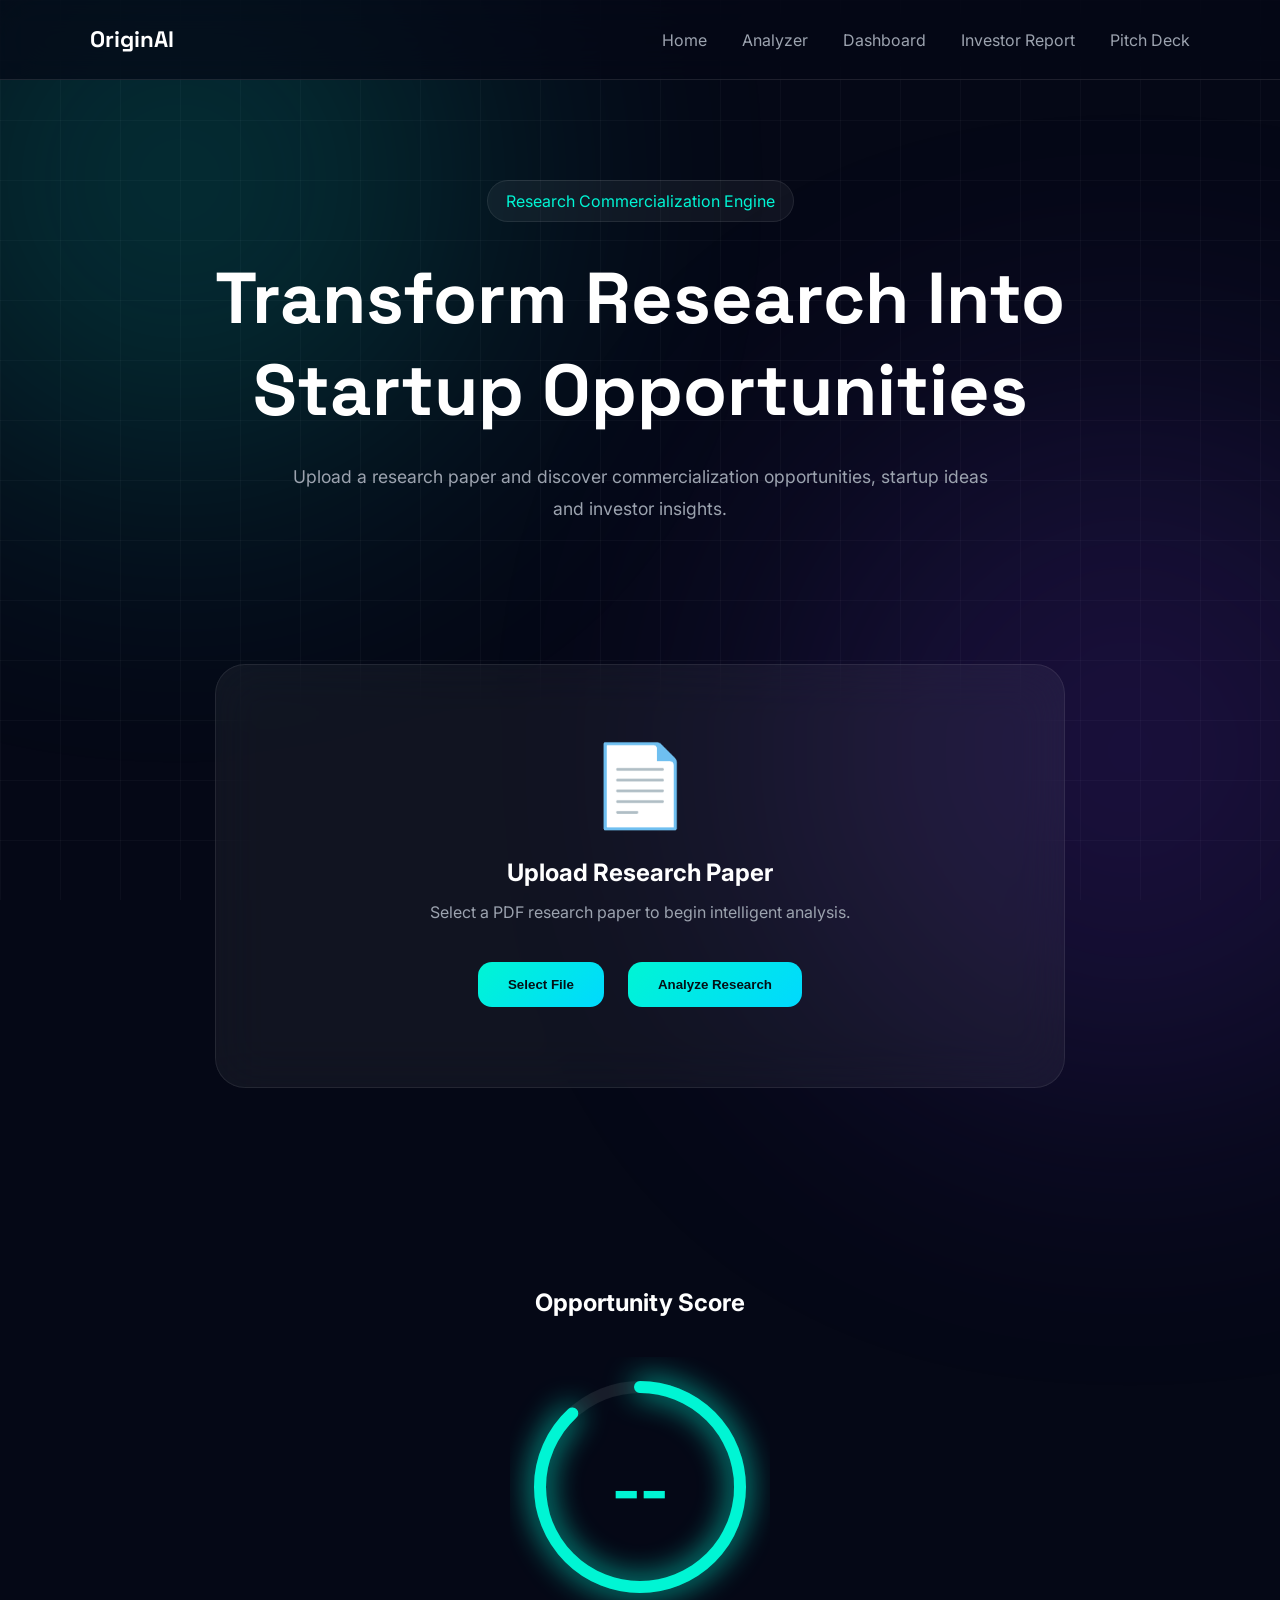
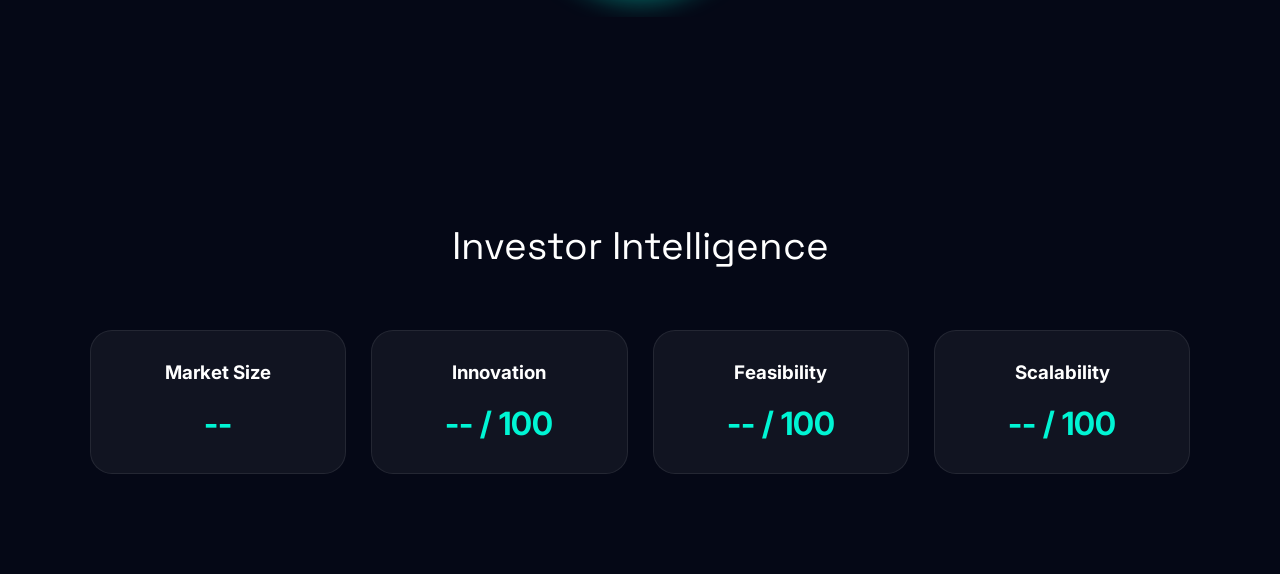
==== templates/analyzer.html @ b728fcf0 "Add OriginAI application source code" ====
<!DOCTYPE html>
<html lang="en">

<head>
    <meta charset="UTF-8">
    <meta name="viewport" content="width=device-width, initial-scale=1.0">
    <title>OriginAI | Research Analyzer</title>

    <link href="https://fonts.googleapis.com/css2?family=Space+Grotesk:wght@300;400;500;600;700&family=Inter:wght@300;400;500;600&display=swap" rel="stylesheet">

    <link rel="stylesheet"
      href="/static/css/analyzer.css">
</head>

<body>

    <!-- Background Effects -->
    <div class="bg-grid"></div>
    <div class="aurora aurora-1"></div>
    <div class="aurora aurora-2"></div>

    <!-- NAVBAR -->

    <nav class="navbar">

        <div class="logo">
            OriginAI
        </div>

        <div class="nav-links">
            <a href="/">Home</a>
            <a href="/analyzer">Analyzer</a>
            <a href="/dashboard">Dashboard</a>
            <a href="/investor-report">Investor Report</a>
            <a href="/pitchdeck">Pitch Deck</a>
        </div>

    </nav>

    <!-- HERO -->

    <section class="hero">

        <div class="hero-badge">
            Research Commercialization Engine
        </div>

        <h1>
            Transform Research Into
            Startup Opportunities
        </h1>

        <p>
            Upload a research paper and discover
            commercialization opportunities,
            startup ideas and investor insights.
        </p>

    </section>

    <!-- UPLOAD -->

    <section class="upload-section">

        <div class="upload-card">

            <div class="upload-icon">
                📄
            </div>

            <h2>Upload Research Paper</h2>

            <p id="uploadMessage">
                Select a PDF research paper to begin intelligent analysis.
            </p>

            <input
                type="file"
                id="pdfUpload"
                accept="application/pdf"
                hidden>

            <button
                class="btn-primary"
                onclick="document.getElementById('pdfUpload').click()">

                Select File

            </button>

            <button
                class="btn-primary"
                id="analyzeBtn">

                Analyze Research

            </button>

        </div>

    </section>

    <!-- PROCESSING -->

    <section
        class="processing-section"
        id="processingSection">

        <h2>
            AI Analysis Pipeline
        </h2>

        <div class="process-container">

            <div class="process-step">
                Reading Research Paper...
            </div>

            <div class="process-step">
                Extracting Discoveries...
            </div>

            <div class="process-step">
                Mapping Industries...
            </div>

            <div class="process-step">
                Generating Startup...
            </div>

            <div class="process-step">
                Market Analysis...
            </div>

            <div class="process-step">
                Building Investor Report...
            </div>

        </div>

    </section>

    <!-- RESULTS -->

    <section
        class="results-section"
        id="resultsSection">

        <div class="section-title">

            Analysis Results

        </div>

        <div class="results-grid">

            <div class="result-card">
                <h3>Research Summary</h3>
                <p id="summary-text">Upload a PDF to view the summed research overview.</p>
            </div>

            <div class="result-card">
                <h3>Key Discovery</h3>
                <p id="discovery-text">The main innovation will appear here after analysis.</p>
            </div>

            <div class="result-card">
                <h3>Industry Match</h3>
                <p id="industry">Industry alignment will appear here.</p>
            </div>

            <div class="result-card">
                <h3>Startup Opportunity</h3>
                <p id="startup-name">A research-driven startup concept will appear here.</p>
            </div>

            <div class="result-card">
                <h3>Market Size</h3>
                <p id="market-size">--</p>
            </div>

            <div class="result-card">
                <h3>TAM / SAM / SOM</h3>
                <p id="market-tam">--</p>
                <p id="market-sam">--</p>
                <p id="market-som">--</p>
            </div>

            <div class="result-card">
                <h3>Revenue Model</h3>
                <p id="revenue-model">--</p>
            </div>

            <div class="result-card">
                <h3>Risk Assessment</h3>
                <p id="risk-score">--</p>
            </div>

            <div class="result-card">
                <h3>Investor Interest</h3>
                <p id="investor-interest">--</p>
            </div>

            <div class="result-card">
                <h3>Funding Readiness</h3>
                <p id="funding-readiness">--</p>
            </div>

        </div>

        <div class="results-actions">
            <button class="btn-secondary" onclick="window.location.href='/dashboard'">View Dashboard</button>
            <button class="btn-primary" onclick="window.location.href='/investor-report'">Open Investor Report</button>
        </div>

    </section>

    <!-- SCORE -->

    <section class="score-section">

        <div class="score-card">

            <h2>
                Opportunity Score
            </h2>

            <div class="score-ring">

                <svg width="260" height="260">

                    <circle
                        cx="130"
                        cy="130"
                        r="100"
                        class="ring-bg">
                    </circle>

                    <circle
                        cx="130"
                        cy="130"
                        r="100"
                        class="ring-progress">
                    </circle>

                </svg>

                <div class="score-value">
                    --
                </div>

            </div>

        </div>

    </section>

    <!-- INVESTOR INSIGHTS -->

    <section class="investor-section">

        <div class="section-title">

            Investor Intelligence

        </div>

        <div class="investor-grid">

            <div class="insight-card">

                <h3>Market Size</h3>

                <span>--</span>

            </div>

            <div class="insight-card">

                <h3>Innovation</h3>

                <span>-- / 100</span>

            </div>

            <div class="insight-card">

                <h3>Feasibility</h3>

                <span>-- / 100</span>

            </div>

            <div class="insight-card">

                <h3>Scalability</h3>

                <span>-- / 100</span>

            </div>

        </div>

    </section>

    <script src="/static/js/analyzer.js"></script>

</body>

</html>
---- static/css/analyzer.css ----
/* =========================
   ROOT
========================= */

:root{

    --bg:#050816;
    --surface:rgba(255,255,255,.05);
    --surface-hover:rgba(255,255,255,.08);

    --primary:#00F5D4;
    --secondary:#7C3AED;
    --accent:#00D9FF;

    --white:#ffffff;
    --muted:#9CA3AF;

    --border:rgba(255,255,255,.1);
}

/* =========================
   RESET
========================= */

*{
    margin:0;
    padding:0;
    box-sizing:border-box;
}

body{

    background:var(--bg);
    color:white;

    font-family:'Inter',sans-serif;

    overflow-x:hidden;
}

/* =========================
   BACKGROUND
========================= */

.bg-grid{

    position:fixed;
    inset:0;

    background-image:
    linear-gradient(
        rgba(255,255,255,.03) 1px,
        transparent 1px
    ),
    linear-gradient(
        90deg,
        rgba(255,255,255,.03) 1px,
        transparent 1px
    );

    background-size:60px 60px;

    z-index:-5;
}

.aurora{

    position:fixed;

    border-radius:50%;

    filter:blur(140px);

    opacity:.18;

    z-index:-4;
}

.aurora-1{

    width:600px;
    height:600px;

    background:var(--primary);

    top:-120px;
    left:-120px;
}

.aurora-2{

    width:700px;
    height:700px;

    background:var(--secondary);

    right:-200px;
    bottom:-200px;
}

/* =========================
   NAVBAR
========================= */

.navbar{

    position:fixed;

    top:0;

    width:100%;

    padding:
    25px
    7%;

    display:flex;

    justify-content:space-between;
    align-items:center;

    backdrop-filter:blur(20px);

    background:
    rgba(5,8,22,.7);

    border-bottom:
    1px solid var(--border);

    z-index:999;
}

.logo{

    font-size:1.4rem;

    font-weight:700;

    font-family:
    'Space Grotesk',
    sans-serif;
}

.nav-links{

    display:flex;
    gap:35px;
}

.nav-links a{

    text-decoration:none;

    color:var(--muted);

    transition:.3s;
}

.nav-links a:hover{

    color:white;
}

/* =========================
   HERO
========================= */

.hero{

    padding:
    180px
    7%
    100px;

    text-align:center;
}

.hero-badge{

    display:inline-block;

    padding:
    10px
    18px;

    border-radius:999px;

    background:
    rgba(255,255,255,.05);

    border:
    1px solid rgba(255,255,255,.08);

    color:var(--primary);

    margin-bottom:30px;
}

.hero h1{

    font-size:4.5rem;

    font-family:
    'Space Grotesk',
    sans-serif;

    max-width:900px;

    margin:auto;

    margin-bottom:25px;
}

.hero p{

    max-width:700px;

    margin:auto;

    color:var(--muted);

    line-height:1.8;

    font-size:1.1rem;
}

/* =========================
   UPLOAD
========================= */

.upload-section{

    padding:40px 7% 100px;
}

.upload-card{

    max-width:850px;

    margin:auto;

    text-align:center;

    padding:70px;

    border-radius:30px;

    background:
    rgba(255,255,255,.05);

    backdrop-filter:
    blur(25px);

    border:
    1px solid rgba(255,255,255,.08);
}

.upload-icon{

    font-size:5rem;

    margin-bottom:25px;
}

.upload-card h2{

    margin-bottom:15px;
}

.upload-card p{

    color:var(--muted);

    margin-bottom:30px;
}

.btn-primary{

    border:none;

    padding:
    15px
    30px;

    border-radius:14px;

    cursor:pointer;

    font-weight:700;

    margin:10px;

    background:
    linear-gradient(
        135deg,
        var(--primary),
        var(--accent)
    );

    color:#051015;
}

/* =========================
   PROCESSING
========================= */

.processing-section{

    padding:100px 7%;

    display:none;
}

.processing-section h2{

    text-align:center;

    margin-bottom:50px;
}

.process-container{

    max-width:700px;

    margin:auto;
}

.process-step{

    padding:22px;

    margin-bottom:20px;

    border-radius:18px;

    background:
    rgba(255,255,255,.05);

    border:
    1px solid rgba(255,255,255,.08);

    color:var(--muted);
}

/* =========================
   RESULTS
========================= */

.results-section{

    display:none;

    padding:100px 7%;
}

.section-title{

    text-align:center;

    font-size:2.4rem;

    margin-bottom:60px;

    font-family:
    'Space Grotesk',
    sans-serif;
}

.results-grid{

    display:grid;

    grid-template-columns:
    repeat(2,1fr);

    gap:25px;
}

.result-card{

    padding:30px;

    border-radius:22px;

    background:
    rgba(255,255,255,.05);

    border:
    1px solid rgba(255,255,255,.08);
}

.result-card h3{

    color:var(--primary);

    margin-bottom:15px;
}

.result-card p{

    color:var(--muted);

    line-height:1.8;
}

/* =========================
   SCORE
========================= */

.score-section{

    padding:100px 7%;
}

.score-card{

    max-width:600px;

    margin:auto;

    text-align:center;
}

.score-card h2{

    margin-bottom:40px;
}

.score-ring{

    position:relative;

    width:260px;

    margin:auto;
}

.ring-bg{

    fill:none;

    stroke:
    rgba(255,255,255,.08);

    stroke-width:12;
}

.ring-progress{

    fill:none;

    stroke:var(--primary);

    stroke-width:12;

    stroke-linecap:round;

    stroke-dasharray:628;

    stroke-dashoffset:75;

    transform:
    rotate(-90deg);

    transform-origin:center;

    filter:
    drop-shadow(
        0 0 15px var(--primary)
    );
}

.score-value{

    position:absolute;

    top:50%;
    left:50%;

    transform:
    translate(-50%,-50%);

    font-size:4rem;

    color:var(--primary);

    font-weight:700;
}

/* =========================
   INVESTOR
========================= */

.investor-section{

    padding:100px 7%;
}

.investor-grid{

    display:grid;

    grid-template-columns:
    repeat(4,1fr);

    gap:25px;
}

.insight-card{

    padding:30px;

    text-align:center;

    border-radius:22px;

    background:
    rgba(255,255,255,.05);

    border:
    1px solid rgba(255,255,255,.08);
}

.insight-card h3{

    margin-bottom:20px;
}

.insight-card span{

    color:var(--primary);

    font-size:2rem;

    font-weight:700;
}

/* =========================
   RESPONSIVE
========================= */

@media(max-width:992px){

    .results-grid{

        grid-template-columns:1fr;
    }

    .investor-grid{

        grid-template-columns:
        repeat(2,1fr);
    }

    .hero h1{

        font-size:3rem;
    }
}

@media(max-width:768px){

    .investor-grid{

        grid-template-columns:1fr;
    }

    .hero h1{

        font-size:2.5rem;
    }

    .upload-card{

        padding:40px;
    }
}
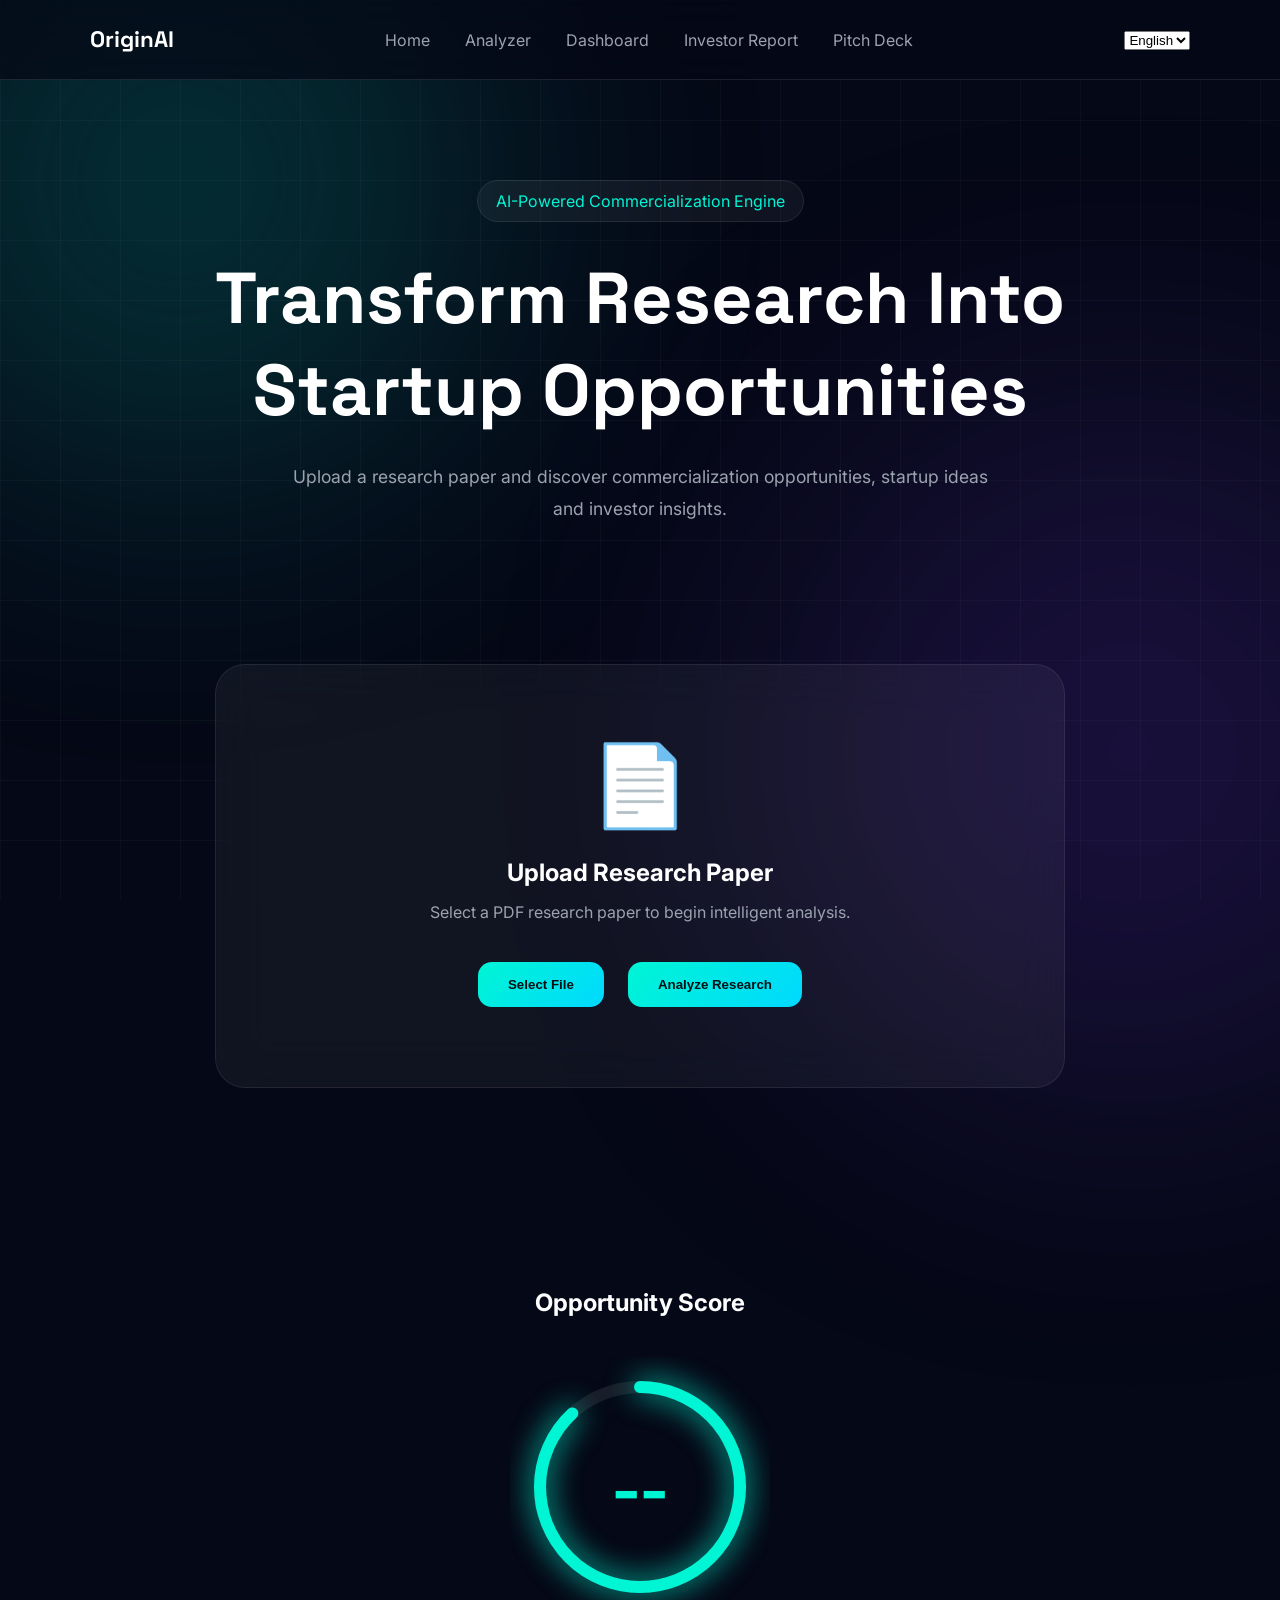
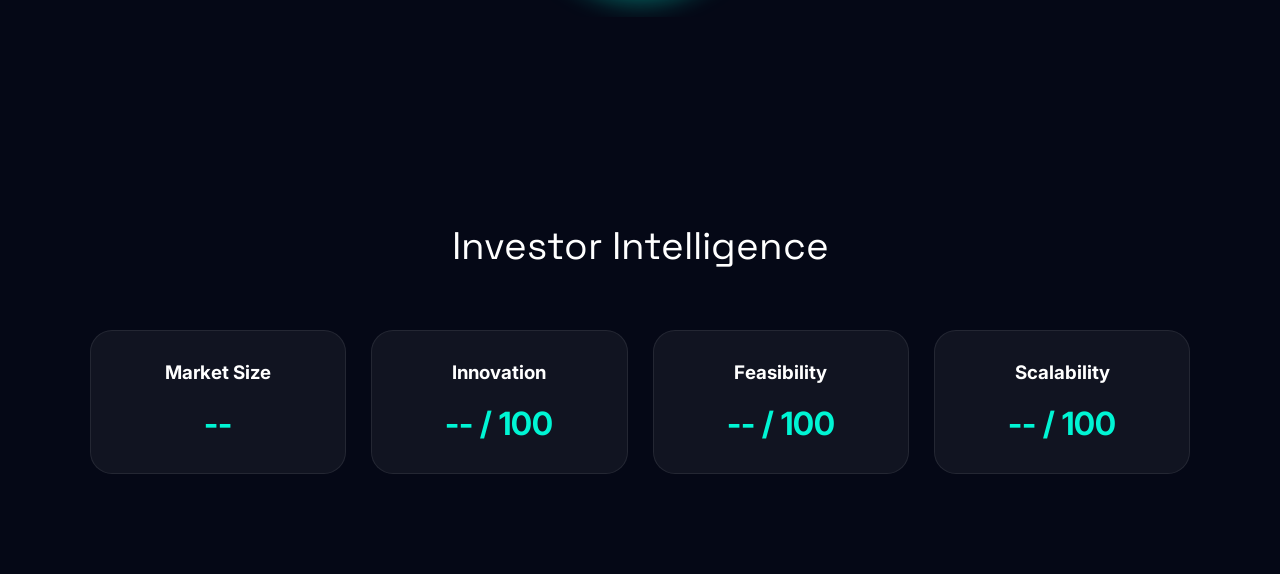
==== commit ed0c9519: "Initial commit" ====
--- a/templates/analyzer.html
+++ b/templates/analyzer.html
@@ -4,7 +4,7 @@
 <head>
     <meta charset="UTF-8">
     <meta name="viewport" content="width=device-width, initial-scale=1.0">
-    <title>OriginAI | Research Analyzer</title>
+    <title data-i18n="title.analyzer">OriginAI | Research Analyzer</title>
 
     <link href="https://fonts.googleapis.com/css2?family=Space+Grotesk:wght@300;400;500;600;700&family=Inter:wght@300;400;500;600&display=swap" rel="stylesheet">
 
@@ -28,11 +28,20 @@
         </div>
 
         <div class="nav-links">
-            <a href="/">Home</a>
-            <a href="/analyzer">Analyzer</a>
-            <a href="/dashboard">Dashboard</a>
-            <a href="/investor-report">Investor Report</a>
-            <a href="/pitchdeck">Pitch Deck</a>
+            <a href="/" data-i18n="nav.home">Home</a>
+            <a href="/analyzer" data-i18n="nav.analyzer">Analyzer</a>
+            <a href="/dashboard" data-i18n="nav.dashboard">Dashboard</a>
+            <a href="/investor-report" data-i18n="nav.investor_report">Investor Report</a>
+            <a href="/pitchdeck" data-i18n="nav.pitchdeck">Pitch Deck</a>
+        </div>
+
+        <div class="lang-selector">
+            <select id="langSelector" aria-label="Language selector">
+                <option value="en">English</option>
+                <option value="hi">हिन्दी</option>
+                <option value="te">తెలుగు</option>
+                <option value="ta">தமிழ்</option>
+            </select>
         </div>
 
     </nav>
@@ -41,20 +50,16 @@
 
     <section class="hero">
 
-        <div class="hero-badge">
+        <div class="hero-badge" data-i18n="hero.badge">
             Research Commercialization Engine
         </div>
 
-        <h1>
-            Transform Research Into
-            Startup Opportunities
-        </h1>
-
-        <p>
-            Upload a research paper and discover
+        <h1 data-i18n="analyzer.hero_h1">Transform Research Into
+            Startup Opportunities</h1>
+
+        <p data-i18n="analyzer.hero_p">Upload a research paper and discover
             commercialization opportunities,
-            startup ideas and investor insights.
-        </p>
+            startup ideas and investor insights.</p>
 
     </section>
 
@@ -68,9 +73,9 @@
                 📄
             </div>
 
-            <h2>Upload Research Paper</h2>
-
-            <p id="uploadMessage">
+            <h2 data-i18n="analyzer.upload_title">Upload Research Paper</h2>
+
+            <p id="uploadMessage" data-i18n="analyzer.upload_message">
                 Select a PDF research paper to begin intelligent analysis.
             </p>
 
@@ -82,7 +87,8 @@
 
             <button
                 class="btn-primary"
-                onclick="document.getElementById('pdfUpload').click()">
+                onclick="document.getElementById('pdfUpload').click()"
+                data-i18n="analyzer.select_file">
 
                 Select File
 
@@ -90,7 +96,8 @@
 
             <button
                 class="btn-primary"
-                id="analyzeBtn">
+                id="analyzeBtn"
+                data-i18n="analyzer.analyze">
 
                 Analyze Research
 
@@ -112,29 +119,12 @@
 
         <div class="process-container">
 
-            <div class="process-step">
-                Reading Research Paper...
-            </div>
-
-            <div class="process-step">
-                Extracting Discoveries...
-            </div>
-
-            <div class="process-step">
-                Mapping Industries...
-            </div>
-
-            <div class="process-step">
-                Generating Startup...
-            </div>
-
-            <div class="process-step">
-                Market Analysis...
-            </div>
-
-            <div class="process-step">
-                Building Investor Report...
-            </div>
+            <div class="process-step" data-i18n="processing.reading">Reading Research Paper...</div>
+            <div class="process-step" data-i18n="processing.extracting">Extracting Discoveries...</div>
+            <div class="process-step" data-i18n="processing.mapping">Mapping Industries...</div>
+            <div class="process-step" data-i18n="processing.generating">Generating Startup...</div>
+            <div class="process-step" data-i18n="processing.market_analysis">Market Analysis...</div>
+            <div class="process-step" data-i18n="processing.build_report">Building Investor Report...</div>
 
         </div>
 
@@ -146,7 +136,7 @@
         class="results-section"
         id="resultsSection">
 
-        <div class="section-title">
+        <div class="section-title" data-i18n="results.title">
 
             Analysis Results
 
@@ -155,62 +145,62 @@
         <div class="results-grid">
 
             <div class="result-card">
-                <h3>Research Summary</h3>
-                <p id="summary-text">Upload a PDF to view the summed research overview.</p>
-            </div>
-
-            <div class="result-card">
-                <h3>Key Discovery</h3>
-                <p id="discovery-text">The main innovation will appear here after analysis.</p>
-            </div>
-
-            <div class="result-card">
-                <h3>Industry Match</h3>
-                <p id="industry">Industry alignment will appear here.</p>
-            </div>
-
-            <div class="result-card">
-                <h3>Startup Opportunity</h3>
-                <p id="startup-name">A research-driven startup concept will appear here.</p>
-            </div>
-
-            <div class="result-card">
-                <h3>Market Size</h3>
+                <h3 data-i18n="analyzer.result_research_summary_title">Research Summary</h3>
+                <p id="summary-text" data-i18n="analyzer.result_research_summary_text">Upload a PDF to view the summed research overview.</p>
+            </div>
+
+            <div class="result-card">
+                <h3 data-i18n="analyzer.result_key_discovery_title">Key Discovery</h3>
+                <p id="discovery-text" data-i18n="analyzer.result_key_discovery_text">The main innovation will appear here after analysis.</p>
+            </div>
+
+            <div class="result-card">
+                <h3 data-i18n="analyzer.result_industry_match_title">Industry Match</h3>
+                <p id="industry" data-i18n="analyzer.result_industry_match_text">Industry alignment will appear here.</p>
+            </div>
+
+            <div class="result-card">
+                <h3 data-i18n="analyzer.result_startup_opportunity_title">Startup Opportunity</h3>
+                <p id="startup-name" data-i18n="analyzer.result_startup_opportunity_text">A research-driven startup concept will appear here.</p>
+            </div>
+
+            <div class="result-card">
+                <h3 data-i18n="analyzer.result_market_size_title">Market Size</h3>
                 <p id="market-size">--</p>
             </div>
 
             <div class="result-card">
-                <h3>TAM / SAM / SOM</h3>
+                <h3 data-i18n="analyzer.result_tam_sam_som_title">TAM / SAM / SOM</h3>
                 <p id="market-tam">--</p>
                 <p id="market-sam">--</p>
                 <p id="market-som">--</p>
             </div>
 
             <div class="result-card">
-                <h3>Revenue Model</h3>
+                <h3 data-i18n="analyzer.result_revenue_model_title">Revenue Model</h3>
                 <p id="revenue-model">--</p>
             </div>
 
             <div class="result-card">
-                <h3>Risk Assessment</h3>
+                <h3 data-i18n="analyzer.result_risk_assessment_title">Risk Assessment</h3>
                 <p id="risk-score">--</p>
             </div>
 
             <div class="result-card">
-                <h3>Investor Interest</h3>
+                <h3 data-i18n="analyzer.result_investor_interest_title">Investor Interest</h3>
                 <p id="investor-interest">--</p>
             </div>
 
             <div class="result-card">
-                <h3>Funding Readiness</h3>
+                <h3 data-i18n="analyzer.result_funding_readiness_title">Funding Readiness</h3>
                 <p id="funding-readiness">--</p>
             </div>
 
         </div>
 
         <div class="results-actions">
-            <button class="btn-secondary" onclick="window.location.href='/dashboard'">View Dashboard</button>
-            <button class="btn-primary" onclick="window.location.href='/investor-report'">Open Investor Report</button>
+            <button class="btn-secondary" onclick="window.location.href='/dashboard'" data-i18n="results.view_dashboard">View Dashboard</button>
+            <button class="btn-primary" onclick="window.location.href='/investor-report'" data-i18n="results.open_report">Open Investor Report</button>
         </div>
 
     </section>
@@ -303,6 +293,7 @@
 
     </section>
 
+    <script src="/static/js/i18n.js"></script>
     <script src="/static/js/analyzer.js"></script>
 
 </body>
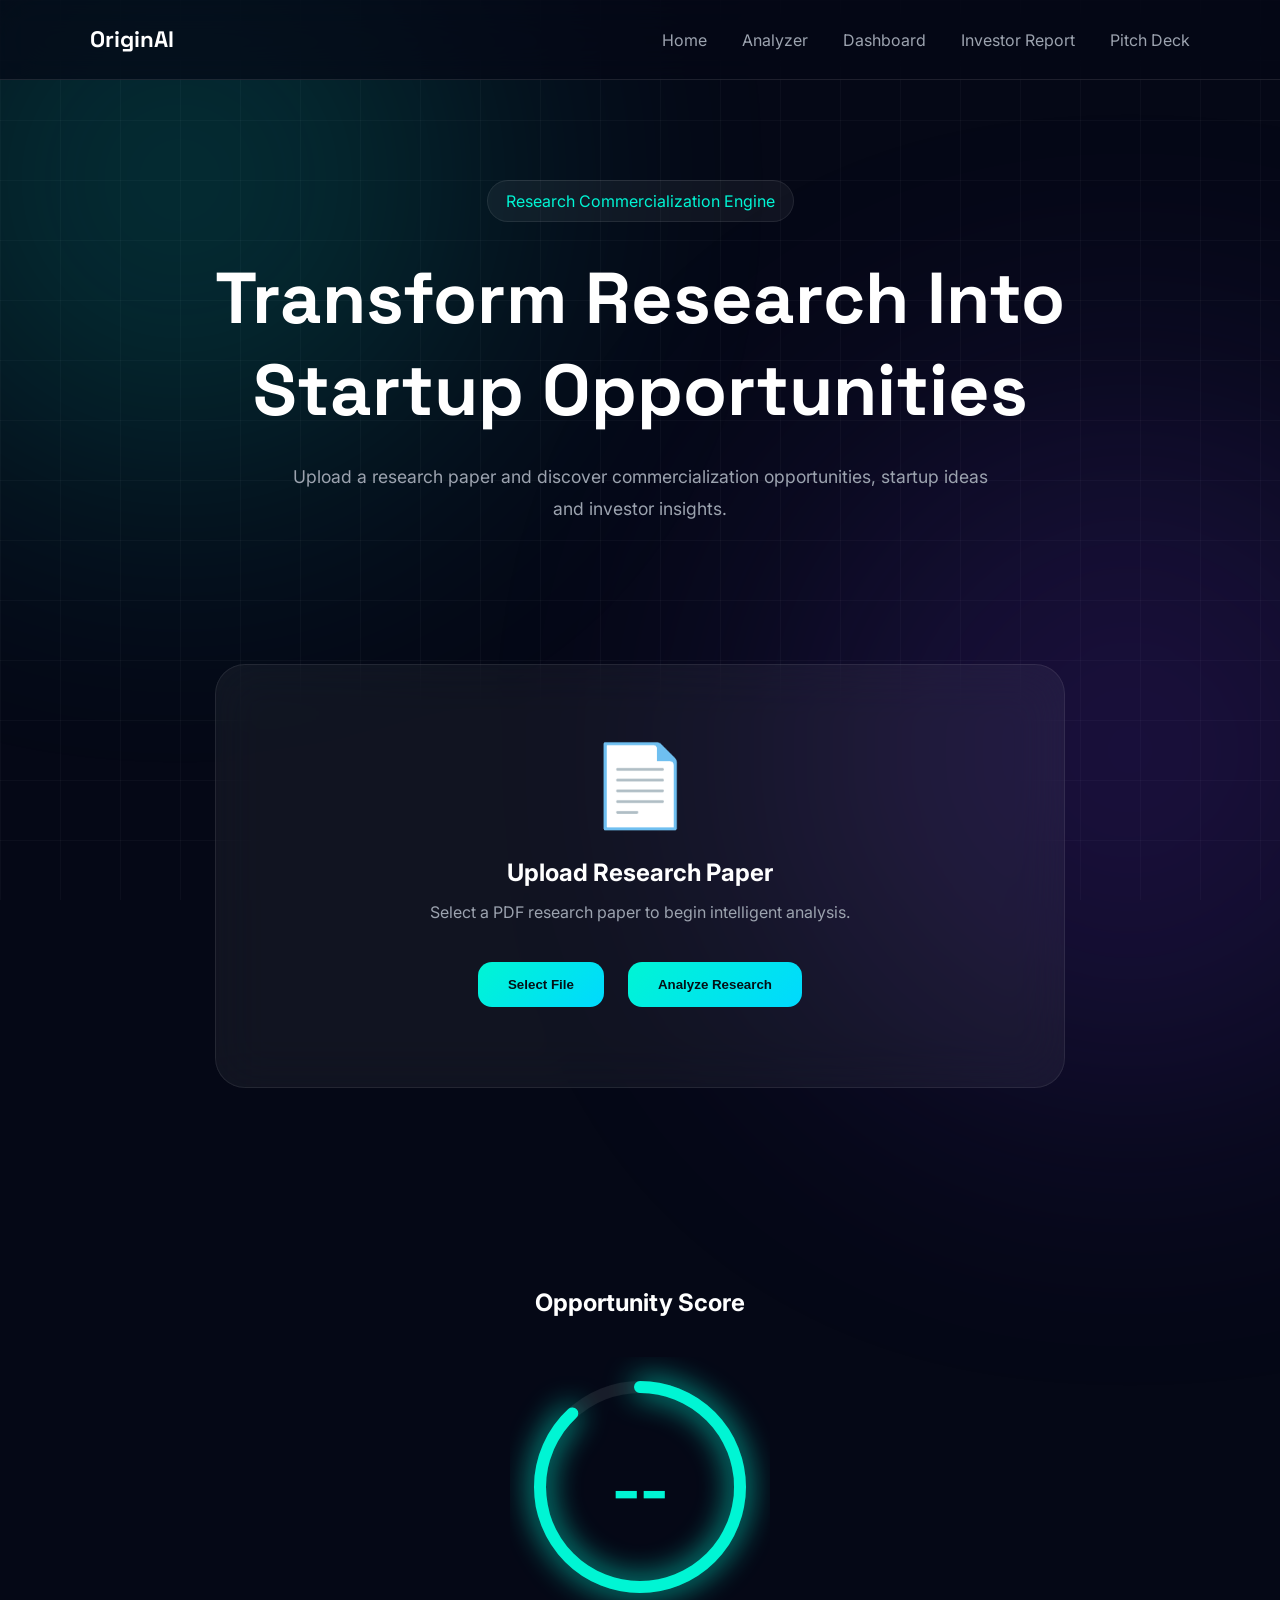
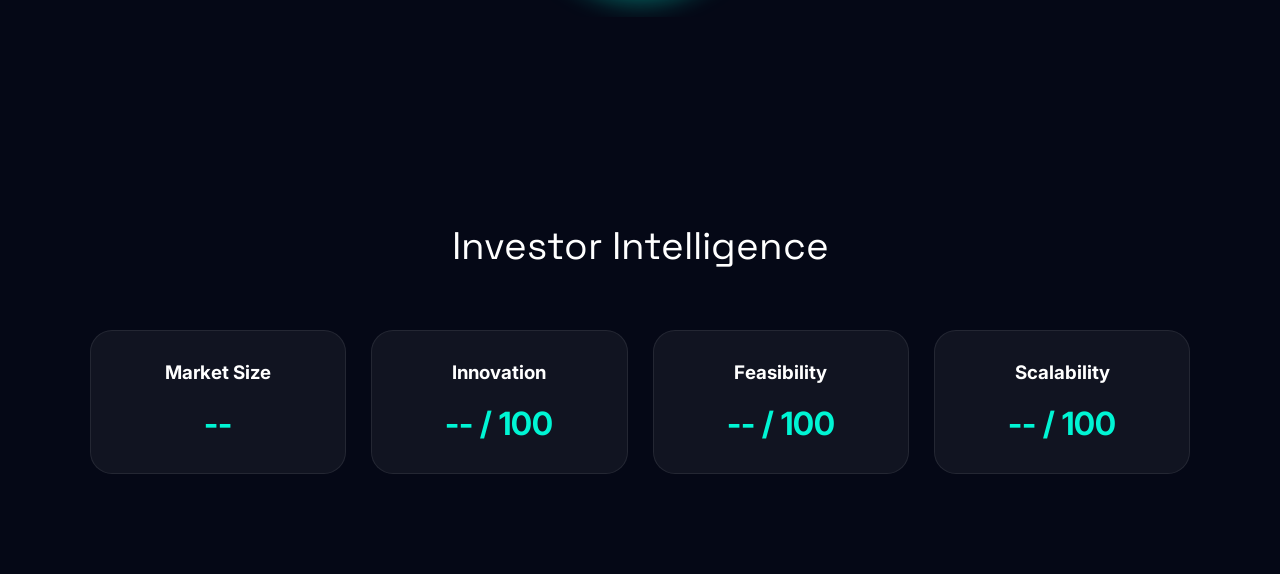
==== commit 6a0c339c: "Merge branch 'main' into 'manasvi-ci-fix' # Conflicts: #   .gitlab-ci.yml #   README.md #   app.py #" ====
--- a/templates/analyzer.html
+++ b/templates/analyzer.html
@@ -4,7 +4,7 @@
 <head>
     <meta charset="UTF-8">
     <meta name="viewport" content="width=device-width, initial-scale=1.0">
-    <title data-i18n="title.analyzer">OriginAI | Research Analyzer</title>
+    <title>OriginAI | Research Analyzer</title>
 
     <link href="https://fonts.googleapis.com/css2?family=Space+Grotesk:wght@300;400;500;600;700&family=Inter:wght@300;400;500;600&display=swap" rel="stylesheet">
 
@@ -28,20 +28,11 @@
         </div>
 
         <div class="nav-links">
-            <a href="/" data-i18n="nav.home">Home</a>
-            <a href="/analyzer" data-i18n="nav.analyzer">Analyzer</a>
-            <a href="/dashboard" data-i18n="nav.dashboard">Dashboard</a>
-            <a href="/investor-report" data-i18n="nav.investor_report">Investor Report</a>
-            <a href="/pitchdeck" data-i18n="nav.pitchdeck">Pitch Deck</a>
-        </div>
-
-        <div class="lang-selector">
-            <select id="langSelector" aria-label="Language selector">
-                <option value="en">English</option>
-                <option value="hi">हिन्दी</option>
-                <option value="te">తెలుగు</option>
-                <option value="ta">தமிழ்</option>
-            </select>
+            <a href="/">Home</a>
+            <a href="/analyzer">Analyzer</a>
+            <a href="/dashboard">Dashboard</a>
+            <a href="/investor-report">Investor Report</a>
+            <a href="/pitchdeck">Pitch Deck</a>
         </div>
 
     </nav>
@@ -50,16 +41,20 @@
 
     <section class="hero">
 
-        <div class="hero-badge" data-i18n="hero.badge">
+        <div class="hero-badge">
             Research Commercialization Engine
         </div>
 
-        <h1 data-i18n="analyzer.hero_h1">Transform Research Into
-            Startup Opportunities</h1>
-
-        <p data-i18n="analyzer.hero_p">Upload a research paper and discover
+        <h1>
+            Transform Research Into
+            Startup Opportunities
+        </h1>
+
+        <p>
+            Upload a research paper and discover
             commercialization opportunities,
-            startup ideas and investor insights.</p>
+            startup ideas and investor insights.
+        </p>
 
     </section>
 
@@ -73,9 +68,9 @@
                 📄
             </div>
 
-            <h2 data-i18n="analyzer.upload_title">Upload Research Paper</h2>
-
-            <p id="uploadMessage" data-i18n="analyzer.upload_message">
+            <h2>Upload Research Paper</h2>
+
+            <p id="uploadMessage">
                 Select a PDF research paper to begin intelligent analysis.
             </p>
 
@@ -87,8 +82,7 @@
 
             <button
                 class="btn-primary"
-                onclick="document.getElementById('pdfUpload').click()"
-                data-i18n="analyzer.select_file">
+                onclick="document.getElementById('pdfUpload').click()">
 
                 Select File
 
@@ -96,8 +90,7 @@
 
             <button
                 class="btn-primary"
-                id="analyzeBtn"
-                data-i18n="analyzer.analyze">
+                id="analyzeBtn">
 
                 Analyze Research
 
@@ -119,12 +112,29 @@
 
         <div class="process-container">
 
-            <div class="process-step" data-i18n="processing.reading">Reading Research Paper...</div>
-            <div class="process-step" data-i18n="processing.extracting">Extracting Discoveries...</div>
-            <div class="process-step" data-i18n="processing.mapping">Mapping Industries...</div>
-            <div class="process-step" data-i18n="processing.generating">Generating Startup...</div>
-            <div class="process-step" data-i18n="processing.market_analysis">Market Analysis...</div>
-            <div class="process-step" data-i18n="processing.build_report">Building Investor Report...</div>
+            <div class="process-step">
+                Reading Research Paper...
+            </div>
+
+            <div class="process-step">
+                Extracting Discoveries...
+            </div>
+
+            <div class="process-step">
+                Mapping Industries...
+            </div>
+
+            <div class="process-step">
+                Generating Startup...
+            </div>
+
+            <div class="process-step">
+                Market Analysis...
+            </div>
+
+            <div class="process-step">
+                Building Investor Report...
+            </div>
 
         </div>
 
@@ -136,7 +146,7 @@
         class="results-section"
         id="resultsSection">
 
-        <div class="section-title" data-i18n="results.title">
+        <div class="section-title">
 
             Analysis Results
 
@@ -145,62 +155,62 @@
         <div class="results-grid">
 
             <div class="result-card">
-                <h3 data-i18n="analyzer.result_research_summary_title">Research Summary</h3>
-                <p id="summary-text" data-i18n="analyzer.result_research_summary_text">Upload a PDF to view the summed research overview.</p>
-            </div>
-
-            <div class="result-card">
-                <h3 data-i18n="analyzer.result_key_discovery_title">Key Discovery</h3>
-                <p id="discovery-text" data-i18n="analyzer.result_key_discovery_text">The main innovation will appear here after analysis.</p>
-            </div>
-
-            <div class="result-card">
-                <h3 data-i18n="analyzer.result_industry_match_title">Industry Match</h3>
-                <p id="industry" data-i18n="analyzer.result_industry_match_text">Industry alignment will appear here.</p>
-            </div>
-
-            <div class="result-card">
-                <h3 data-i18n="analyzer.result_startup_opportunity_title">Startup Opportunity</h3>
-                <p id="startup-name" data-i18n="analyzer.result_startup_opportunity_text">A research-driven startup concept will appear here.</p>
-            </div>
-
-            <div class="result-card">
-                <h3 data-i18n="analyzer.result_market_size_title">Market Size</h3>
+                <h3>Research Summary</h3>
+                <p id="summary-text">Upload a PDF to view the summed research overview.</p>
+            </div>
+
+            <div class="result-card">
+                <h3>Key Discovery</h3>
+                <p id="discovery-text">The main innovation will appear here after analysis.</p>
+            </div>
+
+            <div class="result-card">
+                <h3>Industry Match</h3>
+                <p id="industry">Industry alignment will appear here.</p>
+            </div>
+
+            <div class="result-card">
+                <h3>Startup Opportunity</h3>
+                <p id="startup-name">A research-driven startup concept will appear here.</p>
+            </div>
+
+            <div class="result-card">
+                <h3>Market Size</h3>
                 <p id="market-size">--</p>
             </div>
 
             <div class="result-card">
-                <h3 data-i18n="analyzer.result_tam_sam_som_title">TAM / SAM / SOM</h3>
+                <h3>TAM / SAM / SOM</h3>
                 <p id="market-tam">--</p>
                 <p id="market-sam">--</p>
                 <p id="market-som">--</p>
             </div>
 
             <div class="result-card">
-                <h3 data-i18n="analyzer.result_revenue_model_title">Revenue Model</h3>
+                <h3>Revenue Model</h3>
                 <p id="revenue-model">--</p>
             </div>
 
             <div class="result-card">
-                <h3 data-i18n="analyzer.result_risk_assessment_title">Risk Assessment</h3>
+                <h3>Risk Assessment</h3>
                 <p id="risk-score">--</p>
             </div>
 
             <div class="result-card">
-                <h3 data-i18n="analyzer.result_investor_interest_title">Investor Interest</h3>
+                <h3>Investor Interest</h3>
                 <p id="investor-interest">--</p>
             </div>
 
             <div class="result-card">
-                <h3 data-i18n="analyzer.result_funding_readiness_title">Funding Readiness</h3>
+                <h3>Funding Readiness</h3>
                 <p id="funding-readiness">--</p>
             </div>
 
         </div>
 
         <div class="results-actions">
-            <button class="btn-secondary" onclick="window.location.href='/dashboard'" data-i18n="results.view_dashboard">View Dashboard</button>
-            <button class="btn-primary" onclick="window.location.href='/investor-report'" data-i18n="results.open_report">Open Investor Report</button>
+            <button class="btn-secondary" onclick="window.location.href='/dashboard'">View Dashboard</button>
+            <button class="btn-primary" onclick="window.location.href='/investor-report'">Open Investor Report</button>
         </div>
 
     </section>
@@ -293,7 +303,6 @@
 
     </section>
 
-    <script src="/static/js/i18n.js"></script>
     <script src="/static/js/analyzer.js"></script>
 
 </body>
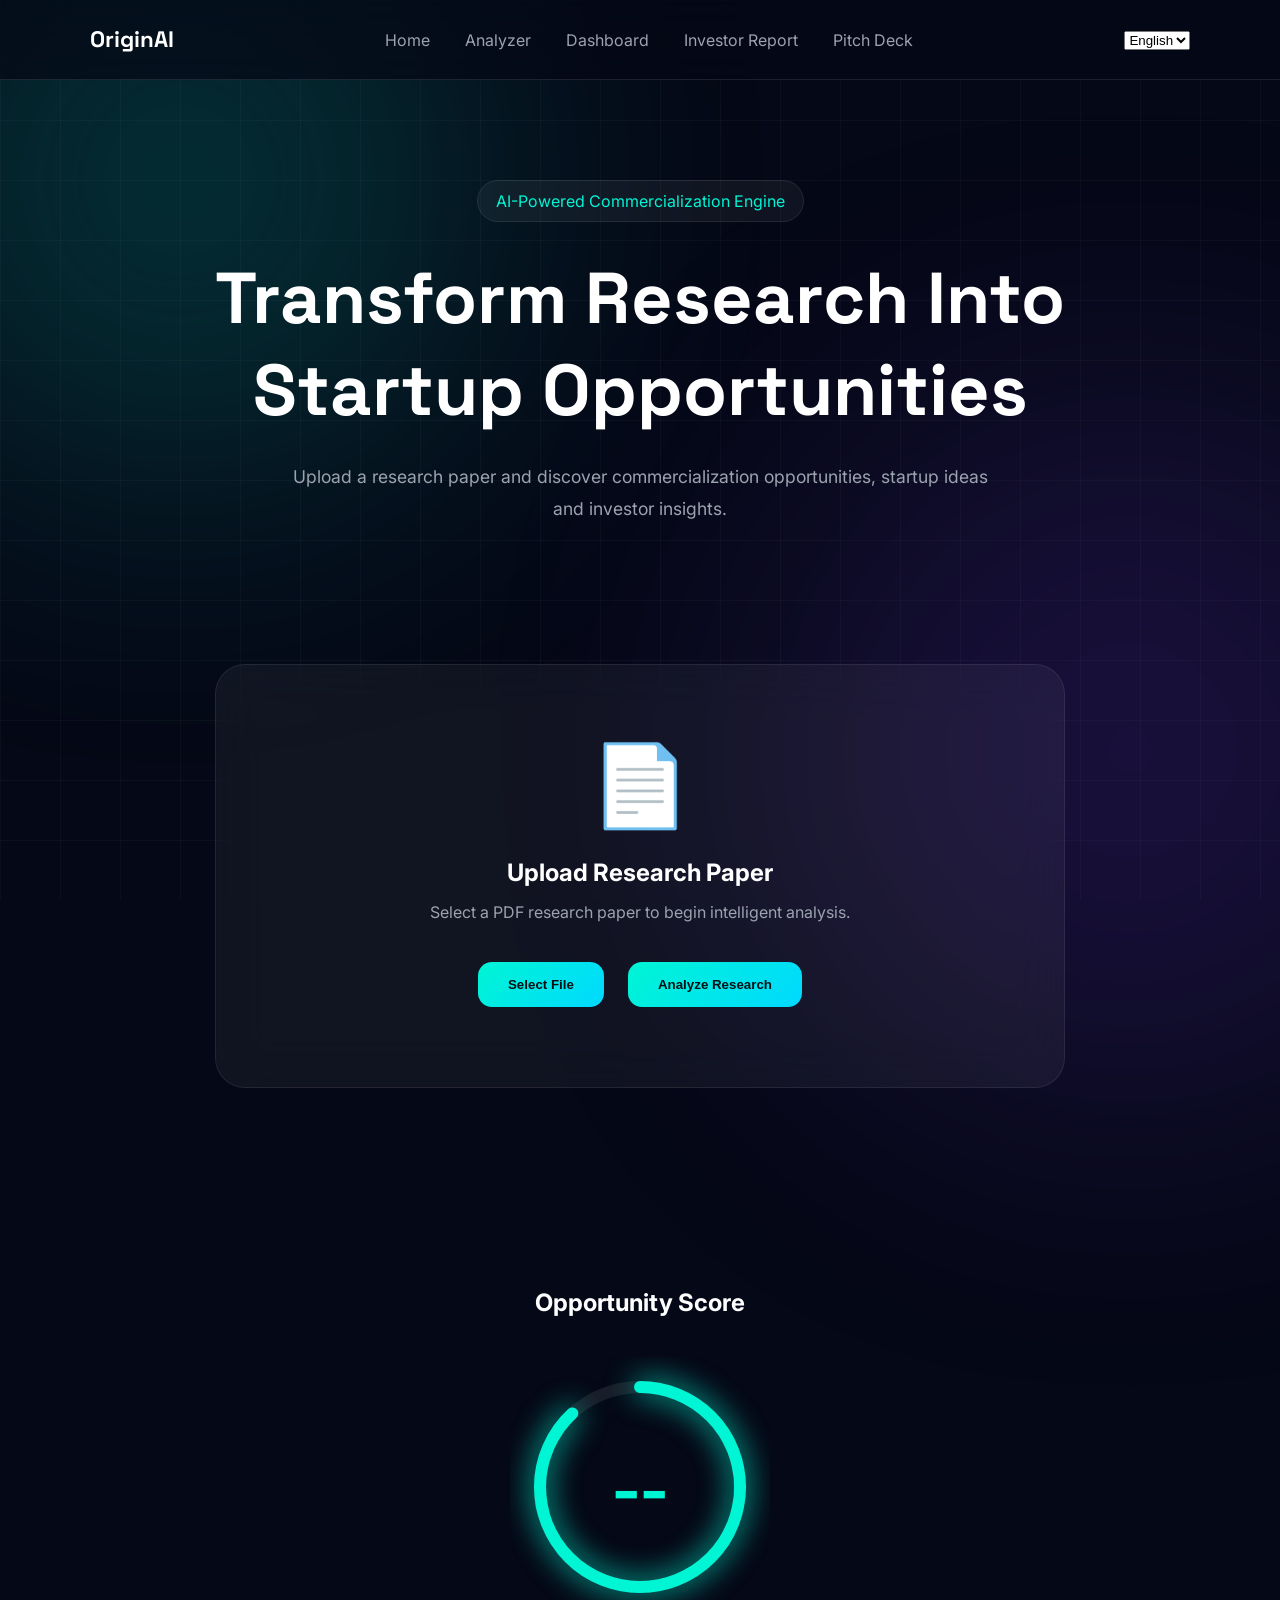
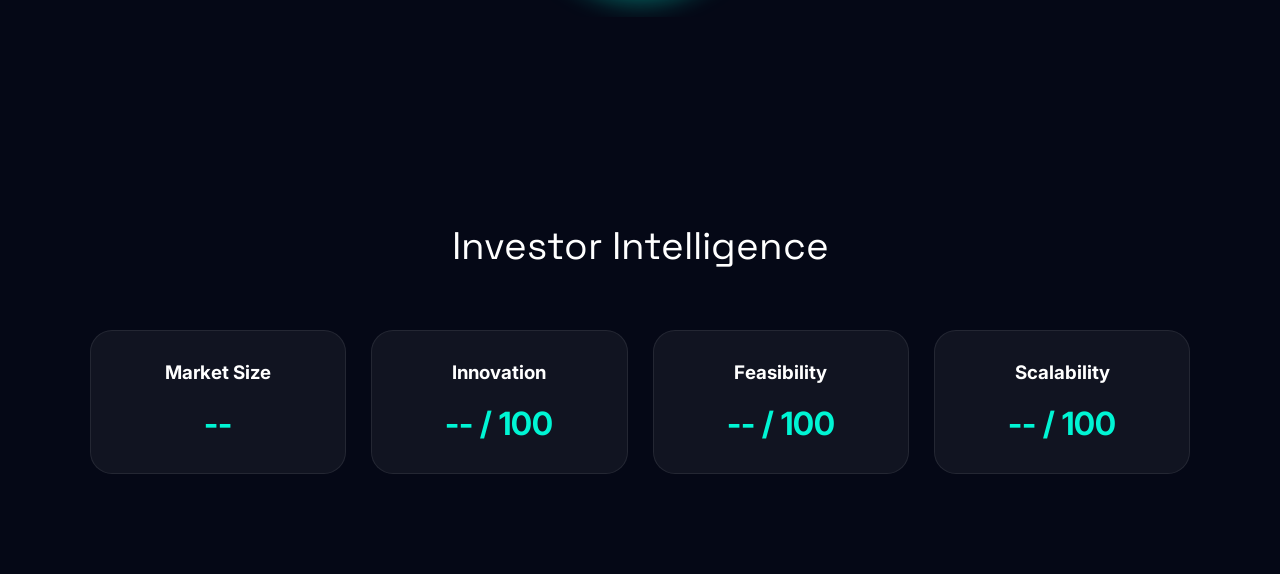
==== commit 80aee8e3: "Restore previous frontend and keep backend improvements" ====
--- a/templates/analyzer.html
+++ b/templates/analyzer.html
@@ -4,7 +4,7 @@
 <head>
     <meta charset="UTF-8">
     <meta name="viewport" content="width=device-width, initial-scale=1.0">
-    <title>OriginAI | Research Analyzer</title>
+    <title data-i18n="title.analyzer">OriginAI | Research Analyzer</title>
 
     <link href="https://fonts.googleapis.com/css2?family=Space+Grotesk:wght@300;400;500;600;700&family=Inter:wght@300;400;500;600&display=swap" rel="stylesheet">
 
@@ -28,11 +28,20 @@
         </div>
 
         <div class="nav-links">
-            <a href="/">Home</a>
-            <a href="/analyzer">Analyzer</a>
-            <a href="/dashboard">Dashboard</a>
-            <a href="/investor-report">Investor Report</a>
-            <a href="/pitchdeck">Pitch Deck</a>
+            <a href="/" data-i18n="nav.home">Home</a>
+            <a href="/analyzer" data-i18n="nav.analyzer">Analyzer</a>
+            <a href="/dashboard" data-i18n="nav.dashboard">Dashboard</a>
+            <a href="/investor-report" data-i18n="nav.investor_report">Investor Report</a>
+            <a href="/pitchdeck" data-i18n="nav.pitchdeck">Pitch Deck</a>
+        </div>
+
+        <div class="lang-selector">
+            <select id="langSelector" aria-label="Language selector">
+                <option value="en">English</option>
+                <option value="hi">हिन्दी</option>
+                <option value="te">తెలుగు</option>
+                <option value="ta">தமிழ்</option>
+            </select>
         </div>
 
     </nav>
@@ -41,20 +50,16 @@
 
     <section class="hero">
 
-        <div class="hero-badge">
+        <div class="hero-badge" data-i18n="hero.badge">
             Research Commercialization Engine
         </div>
 
-        <h1>
-            Transform Research Into
-            Startup Opportunities
-        </h1>
-
-        <p>
-            Upload a research paper and discover
+        <h1 data-i18n="analyzer.hero_h1">Transform Research Into
+            Startup Opportunities</h1>
+
+        <p data-i18n="analyzer.hero_p">Upload a research paper and discover
             commercialization opportunities,
-            startup ideas and investor insights.
-        </p>
+            startup ideas and investor insights.</p>
 
     </section>
 
@@ -68,9 +73,9 @@
                 📄
             </div>
 
-            <h2>Upload Research Paper</h2>
-
-            <p id="uploadMessage">
+            <h2 data-i18n="analyzer.upload_title">Upload Research Paper</h2>
+
+            <p id="uploadMessage" data-i18n="analyzer.upload_message">
                 Select a PDF research paper to begin intelligent analysis.
             </p>
 
@@ -82,7 +87,8 @@
 
             <button
                 class="btn-primary"
-                onclick="document.getElementById('pdfUpload').click()">
+                onclick="document.getElementById('pdfUpload').click()"
+                data-i18n="analyzer.select_file">
 
                 Select File
 
@@ -90,7 +96,8 @@
 
             <button
                 class="btn-primary"
-                id="analyzeBtn">
+                id="analyzeBtn"
+                data-i18n="analyzer.analyze">
 
                 Analyze Research
 
@@ -112,29 +119,12 @@
 
         <div class="process-container">
 
-            <div class="process-step">
-                Reading Research Paper...
-            </div>
-
-            <div class="process-step">
-                Extracting Discoveries...
-            </div>
-
-            <div class="process-step">
-                Mapping Industries...
-            </div>
-
-            <div class="process-step">
-                Generating Startup...
-            </div>
-
-            <div class="process-step">
-                Market Analysis...
-            </div>
-
-            <div class="process-step">
-                Building Investor Report...
-            </div>
+            <div class="process-step" data-i18n="processing.reading">Reading Research Paper...</div>
+            <div class="process-step" data-i18n="processing.extracting">Extracting Discoveries...</div>
+            <div class="process-step" data-i18n="processing.mapping">Mapping Industries...</div>
+            <div class="process-step" data-i18n="processing.generating">Generating Startup...</div>
+            <div class="process-step" data-i18n="processing.market_analysis">Market Analysis...</div>
+            <div class="process-step" data-i18n="processing.build_report">Building Investor Report...</div>
 
         </div>
 
@@ -146,7 +136,7 @@
         class="results-section"
         id="resultsSection">
 
-        <div class="section-title">
+        <div class="section-title" data-i18n="results.title">
 
             Analysis Results
 
@@ -155,62 +145,62 @@
         <div class="results-grid">
 
             <div class="result-card">
-                <h3>Research Summary</h3>
-                <p id="summary-text">Upload a PDF to view the summed research overview.</p>
-            </div>
-
-            <div class="result-card">
-                <h3>Key Discovery</h3>
-                <p id="discovery-text">The main innovation will appear here after analysis.</p>
-            </div>
-
-            <div class="result-card">
-                <h3>Industry Match</h3>
-                <p id="industry">Industry alignment will appear here.</p>
-            </div>
-
-            <div class="result-card">
-                <h3>Startup Opportunity</h3>
-                <p id="startup-name">A research-driven startup concept will appear here.</p>
-            </div>
-
-            <div class="result-card">
-                <h3>Market Size</h3>
+                <h3 data-i18n="analyzer.result_research_summary_title">Research Summary</h3>
+                <p id="summary-text" data-i18n="analyzer.result_research_summary_text">Upload a PDF to view the summed research overview.</p>
+            </div>
+
+            <div class="result-card">
+                <h3 data-i18n="analyzer.result_key_discovery_title">Key Discovery</h3>
+                <p id="discovery-text" data-i18n="analyzer.result_key_discovery_text">The main innovation will appear here after analysis.</p>
+            </div>
+
+            <div class="result-card">
+                <h3 data-i18n="analyzer.result_industry_match_title">Industry Match</h3>
+                <p id="industry" data-i18n="analyzer.result_industry_match_text">Industry alignment will appear here.</p>
+            </div>
+
+            <div class="result-card">
+                <h3 data-i18n="analyzer.result_startup_opportunity_title">Startup Opportunity</h3>
+                <p id="startup-name" data-i18n="analyzer.result_startup_opportunity_text">A research-driven startup concept will appear here.</p>
+            </div>
+
+            <div class="result-card">
+                <h3 data-i18n="analyzer.result_market_size_title">Market Size</h3>
                 <p id="market-size">--</p>
             </div>
 
             <div class="result-card">
-                <h3>TAM / SAM / SOM</h3>
+                <h3 data-i18n="analyzer.result_tam_sam_som_title">TAM / SAM / SOM</h3>
                 <p id="market-tam">--</p>
                 <p id="market-sam">--</p>
                 <p id="market-som">--</p>
             </div>
 
             <div class="result-card">
-                <h3>Revenue Model</h3>
+                <h3 data-i18n="analyzer.result_revenue_model_title">Revenue Model</h3>
                 <p id="revenue-model">--</p>
             </div>
 
             <div class="result-card">
-                <h3>Risk Assessment</h3>
+                <h3 data-i18n="analyzer.result_risk_assessment_title">Risk Assessment</h3>
                 <p id="risk-score">--</p>
             </div>
 
             <div class="result-card">
-                <h3>Investor Interest</h3>
+                <h3 data-i18n="analyzer.result_investor_interest_title">Investor Interest</h3>
                 <p id="investor-interest">--</p>
             </div>
 
             <div class="result-card">
-                <h3>Funding Readiness</h3>
+                <h3 data-i18n="analyzer.result_funding_readiness_title">Funding Readiness</h3>
                 <p id="funding-readiness">--</p>
             </div>
 
         </div>
 
         <div class="results-actions">
-            <button class="btn-secondary" onclick="window.location.href='/dashboard'">View Dashboard</button>
-            <button class="btn-primary" onclick="window.location.href='/investor-report'">Open Investor Report</button>
+            <button class="btn-secondary" onclick="window.location.href='/dashboard'" data-i18n="results.view_dashboard">View Dashboard</button>
+            <button class="btn-primary" onclick="window.location.href='/investor-report'" data-i18n="results.open_report">Open Investor Report</button>
         </div>
 
     </section>
@@ -303,6 +293,7 @@
 
     </section>
 
+    <script src="/static/js/i18n.js"></script>
     <script src="/static/js/analyzer.js"></script>
 
 </body>
